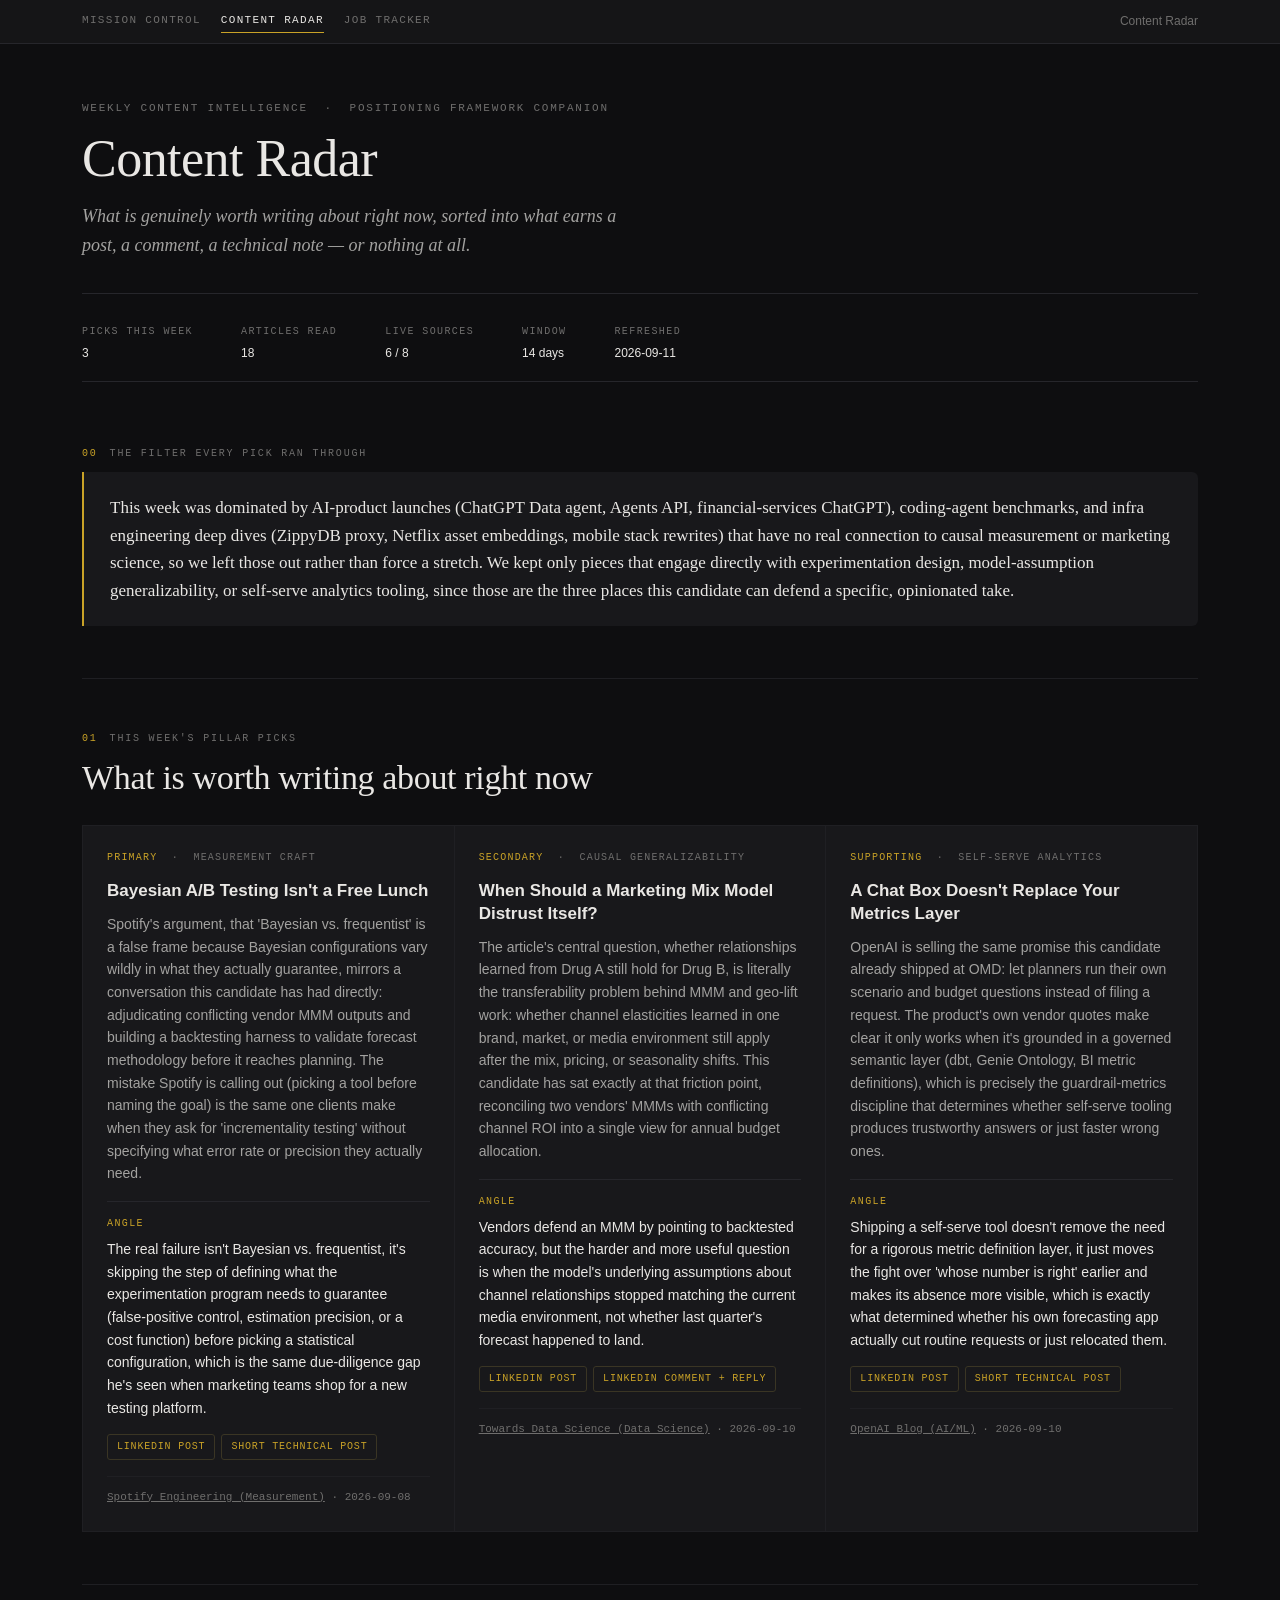
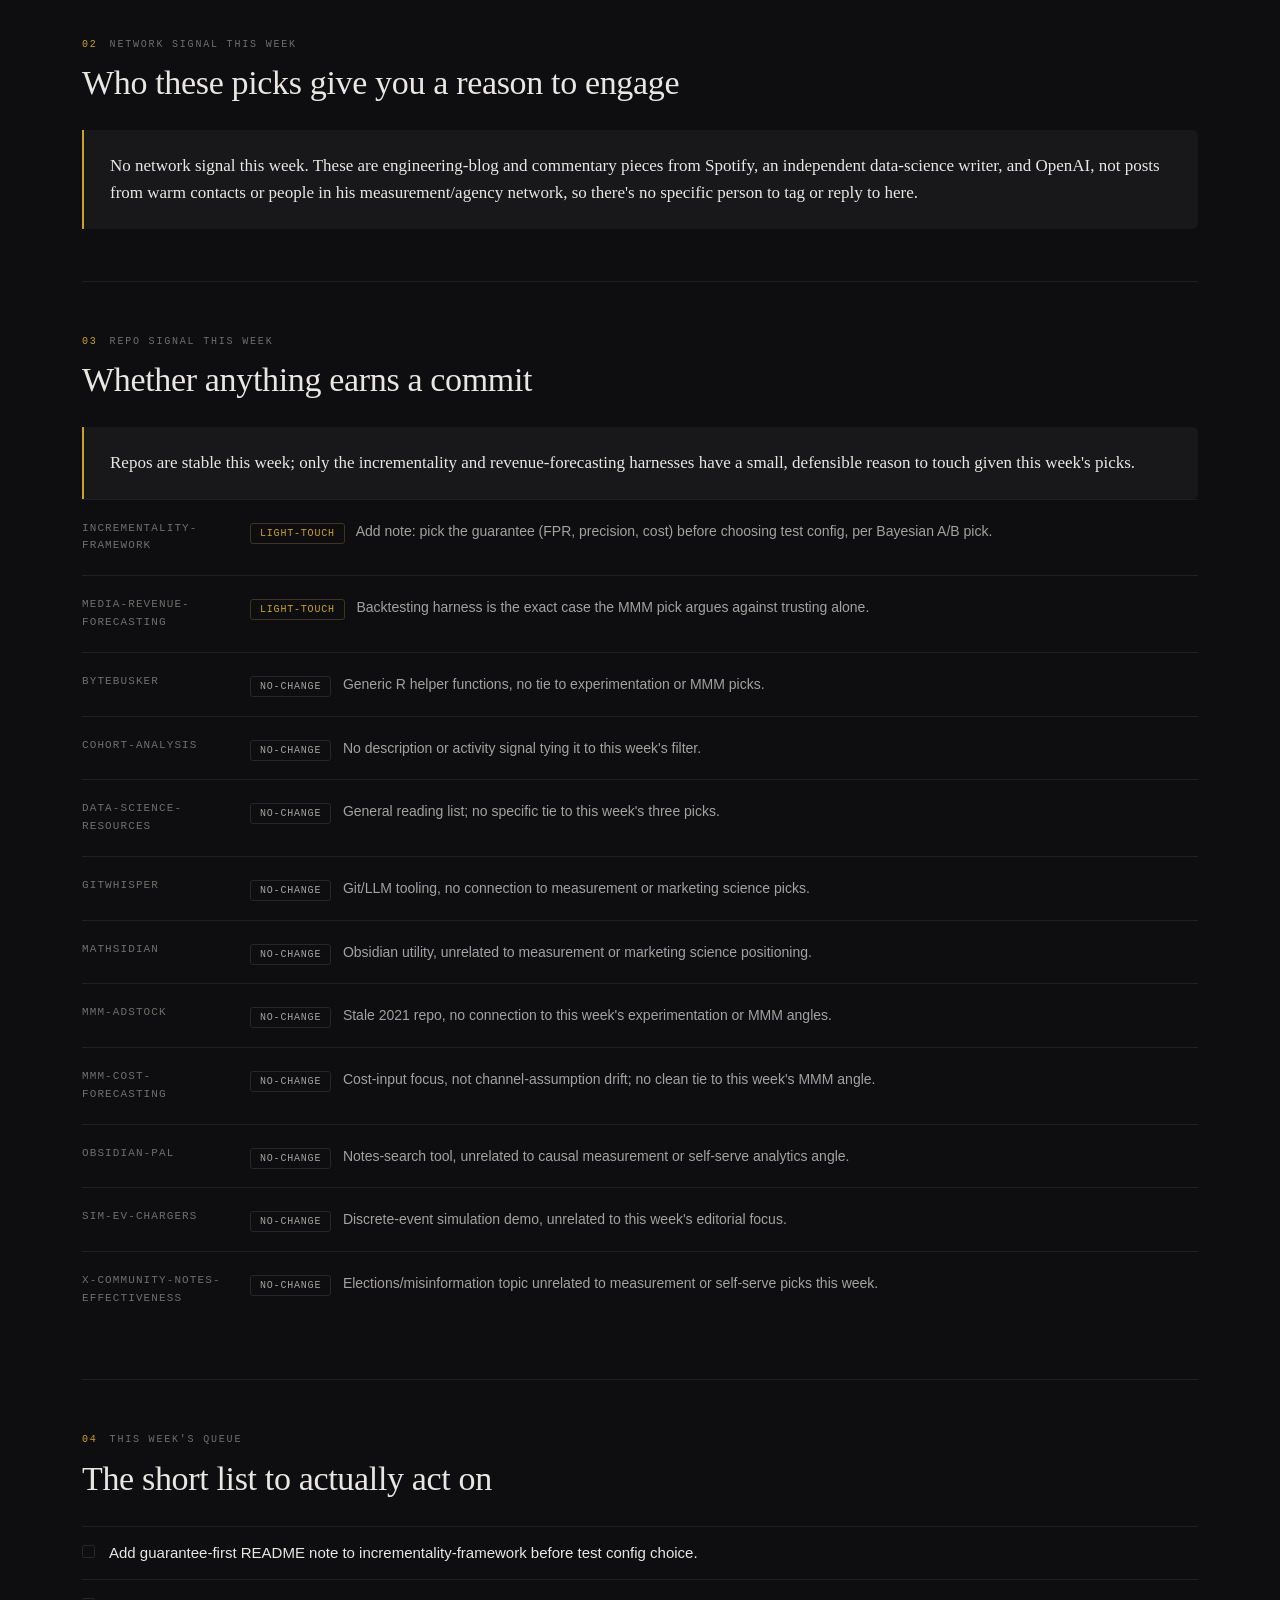
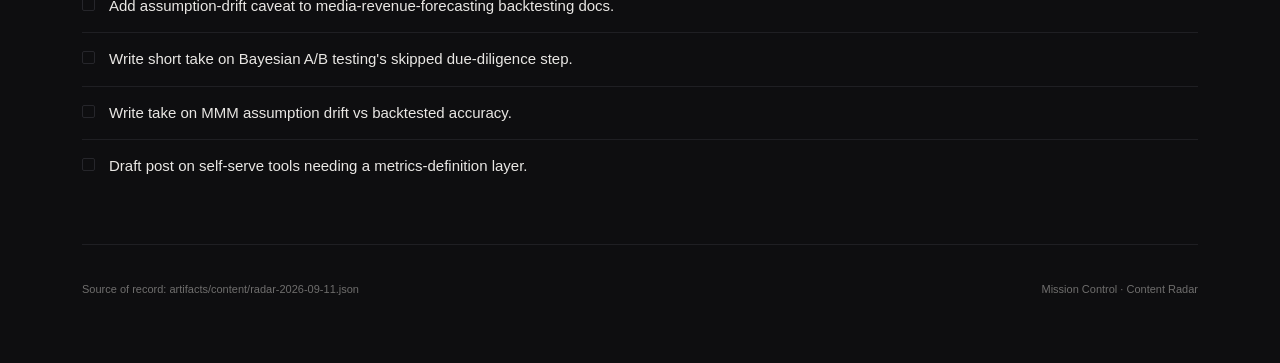
==== artifacts/html/content-radar.html @ 51a3e402 "init2" ====
<!doctype html>
<html lang="en"><head><meta charset="utf-8">
<meta name="viewport" content="width=device-width,initial-scale=1">
<title>Content Radar — 2026-09-11</title>
<link rel="stylesheet" href="theme.css"></head>
<body>

<div class="topbar"><div class="wrap">
  <nav class="nav">
    <a href="index.html" class="">Mission Control</a>
    <a href="content-radar.html" class="on">Content Radar</a>
    <a href="job-tracker.html" class="">Job Tracker</a>
  </nav>
  <span>Content Radar</span>
</div></div>
<div class="wrap">
  <header class="masthead">
    <div class="eyebrow">Weekly content intelligence &nbsp;·&nbsp; positioning framework companion</div>
    <h1>Content Radar</h1>
    <p class="standfirst">What is genuinely worth writing about right now, sorted into what earns a post,
    a comment, a technical note — or nothing at all.</p>
  </header>

  <dl class="metastrip">
    <div><dt>Picks this week</dt><dd>3</dd></div>
    <div><dt>Articles read</dt><dd>18</dd></div>
    <div><dt>Live sources</dt><dd>6 / 8</dd></div>
    <div><dt>Window</dt><dd>14 days</dd></div>
    <div><dt>Refreshed</dt><dd>2026-09-11</dd></div>
  </dl>

  <section>
    <div class="sec-label"><b>00</b>The filter every pick ran through</div>
    <div class="pull"><p>This week was dominated by AI-product launches (ChatGPT Data agent, Agents API, financial-services ChatGPT), coding-agent benchmarks, and infra engineering deep dives (ZippyDB proxy, Netflix asset embeddings, mobile stack rewrites) that have no real connection to causal measurement or marketing science, so we left those out rather than force a stretch. We kept only pieces that engage directly with experimentation design, model-assumption generalizability, or self-serve analytics tooling, since those are the three places this candidate can defend a specific, opinionated take.</p></div>
  </section>

  <section>
    <div class="sec-label"><b>01</b>This week's pillar picks</div>
    <h2>What is worth writing about right now</h2>
    <div class="grid">
      <article class="card">
        <div class="tag"><b>primary</b> &nbsp;·&nbsp; Measurement Craft</div>
        <h3>Bayesian A/B Testing Isn't a Free Lunch</h3>
        <p>Spotify's argument, that 'Bayesian vs. frequentist' is a false frame because Bayesian configurations vary wildly in what they actually guarantee, mirrors a conversation this candidate has had directly: adjudicating conflicting vendor MMM outputs and building a backtesting harness to validate forecast methodology before it reaches planning. The mistake Spotify is calling out (picking a tool before naming the goal) is the same one clients make when they ask for 'incrementality testing' without specifying what error rate or precision they actually need.</p>
        <div class="angle">
          <div class="lbl">Angle</div>
          <p>The real failure isn't Bayesian vs. frequentist, it's skipping the step of defining what the experimentation program needs to guarantee (false-positive control, estimation precision, or a cost function) before picking a statistical configuration, which is the same due-diligence gap he's seen when marketing teams shop for a new testing platform.</p>
        </div>
        <div class="chips">
<span class="chip on">LinkedIn post</span><span class="chip on">Short technical post</span>        </div>
        <div class="srcline"><a href="https://engineering.atspotify.com/2026/9/why-spotify-is-not-using-bayesian-a-b-testing/">Spotify Engineering (Measurement)</a> · 2026-09-08</div>
      </article>
      <article class="card">
        <div class="tag"><b>secondary</b> &nbsp;·&nbsp; Causal Generalizability</div>
        <h3>When Should a Marketing Mix Model Distrust Itself?</h3>
        <p>The article's central question, whether relationships learned from Drug A still hold for Drug B, is literally the transferability problem behind MMM and geo-lift work: whether channel elasticities learned in one brand, market, or media environment still apply after the mix, pricing, or seasonality shifts. This candidate has sat exactly at that friction point, reconciling two vendors' MMMs with conflicting channel ROI into a single view for annual budget allocation.</p>
        <div class="angle">
          <div class="lbl">Angle</div>
          <p>Vendors defend an MMM by pointing to backtested accuracy, but the harder and more useful question is when the model's underlying assumptions about channel relationships stopped matching the current media environment, not whether last quarter's forecast happened to land.</p>
        </div>
        <div class="chips">
<span class="chip on">LinkedIn post</span><span class="chip on">LinkedIn comment + reply</span>        </div>
        <div class="srcline"><a href="https://towardsdatascience.com/who-questions-what-works-when-should-we-retest-our-assumptions/">Towards Data Science (Data Science)</a> · 2026-09-10</div>
      </article>
      <article class="card">
        <div class="tag"><b>supporting</b> &nbsp;·&nbsp; Self-Serve Analytics</div>
        <h3>A Chat Box Doesn't Replace Your Metrics Layer</h3>
        <p>OpenAI is selling the same promise this candidate already shipped at OMD: let planners run their own scenario and budget questions instead of filing a request. The product's own vendor quotes make clear it only works when it's grounded in a governed semantic layer (dbt, Genie Ontology, BI metric definitions), which is precisely the guardrail-metrics discipline that determines whether self-serve tooling produces trustworthy answers or just faster wrong ones.</p>
        <div class="angle">
          <div class="lbl">Angle</div>
          <p>Shipping a self-serve tool doesn't remove the need for a rigorous metric definition layer, it just moves the fight over 'whose number is right' earlier and makes its absence more visible, which is exactly what determined whether his own forecasting app actually cut routine requests or just relocated them.</p>
        </div>
        <div class="chips">
<span class="chip on">LinkedIn post</span><span class="chip on">Short technical post</span>        </div>
        <div class="srcline"><a href="https://openai.com/index/put-data-to-work">OpenAI Blog (AI/ML)</a> · 2026-09-10</div>
      </article>
    </div>
  </section>

  <section>
    <div class="sec-label"><b>02</b>Network signal this week</div>
    <h2>Who these picks give you a reason to engage</h2>
    <div class="pull"><p>No network signal this week. These are engineering-blog and commentary pieces from Spotify, an independent data-science writer, and OpenAI, not posts from warm contacts or people in his measurement/agency network, so there's no specific person to tag or reply to here.</p></div>
  </section>

  <section>
    <div class="sec-label"><b>03</b>Repo signal this week</div>
    <h2>Whether anything earns a commit</h2>
    <div class="pull"><p>Repos are stable this week; only the incrementality and revenue-forecasting harnesses have a small, defensible reason to touch given this week's picks.</p></div>
    <div class="row">
      <div class="k">incrementality-framework</div>
      <div class="v">
        <span class="chip on">light-touch</span>
        &nbsp; Add note: pick the guarantee (FPR, precision, cost) before choosing test config, per Bayesian A/B pick.
      </div>
    </div>
    <div class="row">
      <div class="k">media-revenue-forecasting</div>
      <div class="v">
        <span class="chip on">light-touch</span>
        &nbsp; Backtesting harness is the exact case the MMM pick argues against trusting alone.
      </div>
    </div>
    <div class="row">
      <div class="k">bytebusker</div>
      <div class="v">
        <span class="chip ">no-change</span>
        &nbsp; Generic R helper functions, no tie to experimentation or MMM picks.
      </div>
    </div>
    <div class="row">
      <div class="k">cohort-analysis</div>
      <div class="v">
        <span class="chip ">no-change</span>
        &nbsp; No description or activity signal tying it to this week's filter.
      </div>
    </div>
    <div class="row">
      <div class="k">data-science-resources</div>
      <div class="v">
        <span class="chip ">no-change</span>
        &nbsp; General reading list; no specific tie to this week's three picks.
      </div>
    </div>
    <div class="row">
      <div class="k">gitwhisper</div>
      <div class="v">
        <span class="chip ">no-change</span>
        &nbsp; Git/LLM tooling, no connection to measurement or marketing science picks.
      </div>
    </div>
    <div class="row">
      <div class="k">mathsidian</div>
      <div class="v">
        <span class="chip ">no-change</span>
        &nbsp; Obsidian utility, unrelated to measurement or marketing science positioning.
      </div>
    </div>
    <div class="row">
      <div class="k">mmm-adstock</div>
      <div class="v">
        <span class="chip ">no-change</span>
        &nbsp; Stale 2021 repo, no connection to this week's experimentation or MMM angles.
      </div>
    </div>
    <div class="row">
      <div class="k">mmm-cost-forecasting</div>
      <div class="v">
        <span class="chip ">no-change</span>
        &nbsp; Cost-input focus, not channel-assumption drift; no clean tie to this week's MMM angle.
      </div>
    </div>
    <div class="row">
      <div class="k">obsidian-pal</div>
      <div class="v">
        <span class="chip ">no-change</span>
        &nbsp; Notes-search tool, unrelated to causal measurement or self-serve analytics angle.
      </div>
    </div>
    <div class="row">
      <div class="k">sim-ev-chargers</div>
      <div class="v">
        <span class="chip ">no-change</span>
        &nbsp; Discrete-event simulation demo, unrelated to this week's editorial focus.
      </div>
    </div>
    <div class="row">
      <div class="k">x-community-notes-effectiveness</div>
      <div class="v">
        <span class="chip ">no-change</span>
        &nbsp; Elections/misinformation topic unrelated to measurement or self-serve picks this week.
      </div>
    </div>
  </section>

  <section>
    <div class="sec-label"><b>04</b>This week's queue</div>
    <h2>The short list to actually act on</h2>
    <div class="check"><span class="box"></span><span>Add guarantee-first README note to incrementality-framework before test config choice.</span></div>
    <div class="check"><span class="box"></span><span>Add assumption-drift caveat to media-revenue-forecasting backtesting docs.</span></div>
    <div class="check"><span class="box"></span><span>Write short take on Bayesian A/B testing's skipped due-diligence step.</span></div>
    <div class="check"><span class="box"></span><span>Write take on MMM assumption drift vs backtested accuracy.</span></div>
    <div class="check"><span class="box"></span><span>Draft post on self-serve tools needing a metrics-definition layer.</span></div>
  </section>

  <footer>
    <span>Source of record: artifacts/content/radar-2026-09-11.json</span>
    <span>Mission Control · Content Radar</span>
  </footer>
</div>
</body></html>
---- artifacts/html/theme.css ----
/* Mission Control - shared theme, derived from the approved reference artifacts */
:root{
  --bg:#0e0e10; --bg-raised:#151517; --bg-card:#18181b; --line:#26262b; --line-soft:#1f1f23;
  --ink:#e9e7e4; --ink-dim:#a3a2a0; --ink-mute:#6f6e6d;
  --accent:#c9a227; --accent-soft:#3a3524;
  --ok:#4ade80; --info:#60a5fa; --warn:#fbbf24; --bad:#f87171; --idle:#71717a;
  --serif:"Iowan Old Style","Palatino Linotype",Palatino,Georgia,serif;
  --sans:-apple-system,BlinkMacSystemFont,"Segoe UI",Inter,Roboto,sans-serif;
  --mono:"SF Mono",ui-monospace,Menlo,Consolas,monospace;
  --wrap:1180px;
}
*{box-sizing:border-box}
body{margin:0;background:var(--bg);color:var(--ink);font-family:var(--sans);
  font-size:15px;line-height:1.62;-webkit-font-smoothing:antialiased}
a{color:inherit}
.wrap{max-width:var(--wrap);margin:0 auto;padding:0 32px}

/* top bar */
.topbar{border-bottom:1px solid var(--line);background:var(--bg-raised);
  padding:10px 0;font-size:12px;color:var(--ink-mute)}
.topbar .wrap{display:flex;justify-content:space-between;align-items:center}

/* masthead */
.masthead{padding:56px 0 32px;border-bottom:1px solid var(--line)}
.eyebrow{font-family:var(--mono);font-size:11px;letter-spacing:.16em;text-transform:uppercase;
  color:var(--ink-mute);margin-bottom:14px}
h1{font-family:var(--serif);font-size:52px;line-height:1.05;margin:0 0 16px;font-weight:500;
  letter-spacing:-.01em}
.standfirst{font-family:var(--serif);font-style:italic;font-size:18px;color:var(--ink-dim);
  max-width:62ch;margin:0}

/* meta strip */
.metastrip{display:flex;gap:48px;padding:18px 0;border-bottom:1px solid var(--line);
  font-size:12px}
.metastrip dt{font-family:var(--mono);font-size:10px;letter-spacing:.14em;text-transform:uppercase;
  color:var(--ink-mute);margin-bottom:4px}
.metastrip dd{margin:0;color:var(--ink)}

/* sections */
section{padding:52px 0;border-bottom:1px solid var(--line-soft)}
.sec-label{font-family:var(--mono);font-size:10px;letter-spacing:.18em;text-transform:uppercase;
  color:var(--ink-mute);margin-bottom:10px}
.sec-label b{color:var(--accent);font-weight:500;margin-right:12px}
h2{font-family:var(--serif);font-size:34px;line-height:1.15;font-weight:500;margin:0 0 28px;
  letter-spacing:-.01em}
h3{font-size:17px;margin:0 0 10px;font-weight:600;line-height:1.35}

/* pull quote */
.pull{border-left:2px solid var(--accent);background:var(--bg-card);padding:22px 26px;
  border-radius:0 6px 6px 0}
.pull p{margin:0 0 12px;font-family:var(--serif);font-size:17px;color:var(--ink)}
.pull p:last-child{margin:0}
.pull .src{font-family:var(--mono);font-size:11px;color:var(--ink-mute);font-style:normal}

/* cards */
.grid{display:grid;grid-template-columns:repeat(3,1fr);gap:1px;background:var(--line-soft);
  border:1px solid var(--line-soft)}
.card{background:var(--bg-card);padding:24px}
.card .tag{font-family:var(--mono);font-size:10px;letter-spacing:.12em;text-transform:uppercase;
  color:var(--ink-mute);margin-bottom:14px}
.card .tag b{color:var(--accent);font-weight:500}
.card p{font-size:14px;color:var(--ink-dim);margin:0 0 14px}
.angle{border-top:1px solid var(--line);padding-top:14px;margin-top:16px}
.angle .lbl{font-family:var(--mono);font-size:10px;letter-spacing:.14em;text-transform:uppercase;
  color:var(--accent);margin-bottom:6px}
.angle p{color:var(--ink);font-size:14px}
.chips{display:flex;flex-wrap:wrap;gap:6px;margin-top:14px}
.chip{font-family:var(--mono);font-size:10px;letter-spacing:.08em;text-transform:uppercase;
  border:1px solid var(--line);color:var(--ink-dim);padding:4px 9px;border-radius:3px}
.chip.on{border-color:var(--accent-soft);color:var(--accent)}
.srcline{font-family:var(--mono);font-size:11px;color:var(--ink-mute);margin-top:16px;
  padding-top:12px;border-top:1px solid var(--line-soft)}

/* rows */
.row{display:grid;grid-template-columns:140px 1fr;gap:28px;padding:20px 0;
  border-top:1px solid var(--line-soft)}
.row .k{font-family:var(--mono);font-size:11px;letter-spacing:.1em;text-transform:uppercase;
  color:var(--ink-mute)}
.row .v{font-size:14px;color:var(--ink-dim)}
.row .v b{color:var(--ink);font-weight:600}

/* checklist */
.check{display:flex;gap:14px;padding:14px 0;border-top:1px solid var(--line-soft);align-items:baseline}
.check .box{width:13px;height:13px;border:1px solid var(--line);border-radius:2px;flex:none}

/* KPI cards */
.kpis{display:grid;grid-template-columns:repeat(4,1fr);gap:14px;margin:24px 0}
.kpi{background:var(--bg-card);border:1px solid var(--line);border-radius:8px;padding:20px}
.kpi .k{font-family:var(--mono);font-size:10px;letter-spacing:.14em;text-transform:uppercase;
  color:var(--ink-mute);margin-bottom:10px}
.kpi .v{font-size:36px;font-weight:600;line-height:1}

/* table */
table{width:100%;border-collapse:collapse;font-size:13px}
th{font-family:var(--mono);font-size:10px;letter-spacing:.12em;text-transform:uppercase;
  color:var(--ink-mute);text-align:left;padding:10px 12px;border-bottom:1px solid var(--line);
  background:var(--bg-raised);position:sticky;top:0}
td{padding:11px 12px;border-bottom:1px solid var(--line-soft);vertical-align:top}
tr:hover td{background:var(--bg-raised)}
.org{font-weight:600}
.sector{font-size:11px;color:var(--ink-mute)}
.dot{display:inline-flex;align-items:center;gap:6px;font-size:11px}
.dot::before{content:"";width:6px;height:6px;border-radius:50%;background:var(--idle)}
.dot.open::before{background:var(--warn)} .dot.applied::before{background:var(--info)}
.dot.researching::before{background:var(--ok)} .dot.closed::before{background:var(--idle)}
.pri{font-family:var(--mono);font-size:10px;padding:2px 6px;border-radius:3px;border:1px solid var(--line)}
.pri.p1{color:var(--ok);border-color:#1f3d2a} .pri.p2{color:var(--info);border-color:#1e3050}
.pri.p3{color:var(--ink-mute)}
.bad-chip{font-size:11px;color:var(--bad);border:1px solid #4a2020;background:#2a1414;
  padding:2px 7px;border-radius:3px}
.fit{font-family:var(--mono);font-size:12px;font-weight:600}
.fit.hi{color:var(--ok)} .fit.mid{color:var(--warn)} .fit.lo{color:var(--ink-mute)}

/* controls */
.controls{display:flex;gap:10px;flex-wrap:wrap;align-items:center;margin:20px 0}
input[type=search]{flex:1;min-width:240px;background:var(--bg-card);border:1px solid var(--line);
  color:var(--ink);padding:9px 13px;border-radius:6px;font-size:13px;font-family:var(--sans)}
.filters{display:flex;gap:6px;flex-wrap:wrap}
.f{font-size:12px;padding:6px 12px;border-radius:14px;border:1px solid var(--line);
  background:transparent;color:var(--ink-dim);cursor:pointer}
.f.on{background:var(--ink);color:var(--bg);border-color:var(--ink)}

footer{padding:36px 0 64px;font-size:11px;color:var(--ink-mute);
  display:flex;justify-content:space-between}
.empty{color:var(--ink-mute);font-style:italic;padding:18px 0}
@media(max-width:920px){.grid,.kpis{grid-template-columns:1fr}h1{font-size:38px}}


/* ---- cross-page nav (shared shell) ---- */
.nav{display:flex;gap:20px;align-items:center}
.nav a{color:var(--ink-mute);text-decoration:none;font-family:var(--mono);font-size:11px;
  letter-spacing:.12em;text-transform:uppercase;padding:2px 0;border-bottom:1px solid transparent}
.nav a:hover{color:var(--ink-dim)}
.nav a.on{color:var(--ink);border-bottom-color:var(--accent)}
.homegrid{display:grid;grid-template-columns:1fr 1fr;gap:14px;margin:26px 0}
.homecard{background:var(--bg-card);border:1px solid var(--line);border-radius:8px;padding:24px;
  text-decoration:none;display:block}
.homecard:hover{border-color:var(--accent)}
.homecard h3{margin:0 0 6px;font-size:22px}
.homecard p{color:var(--ink-dim);font-size:13px;margin:0 0 16px;max-width:46ch}
.homecard .k{font-family:var(--mono);font-size:10px;letter-spacing:.14em;text-transform:uppercase;
  color:var(--ink-mute)}
@media(max-width:1000px){.homegrid{grid-template-columns:1fr}}
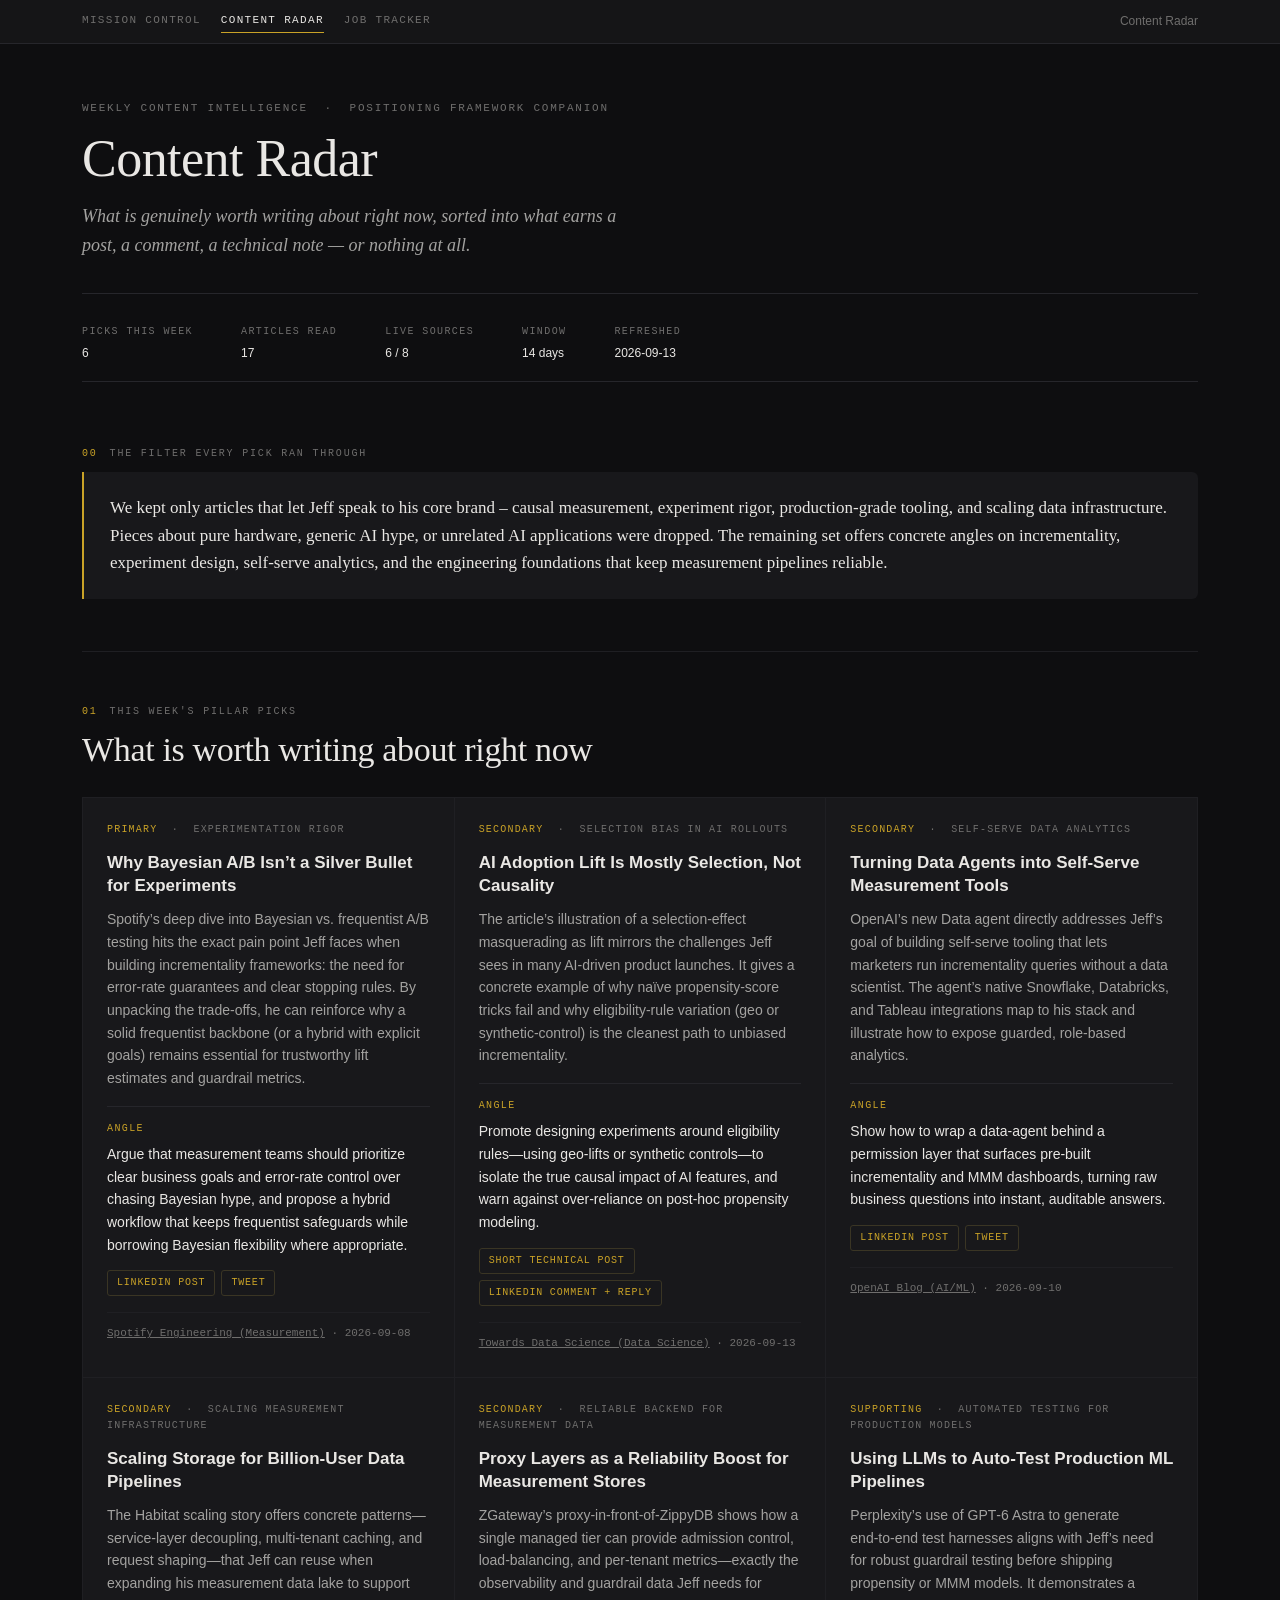
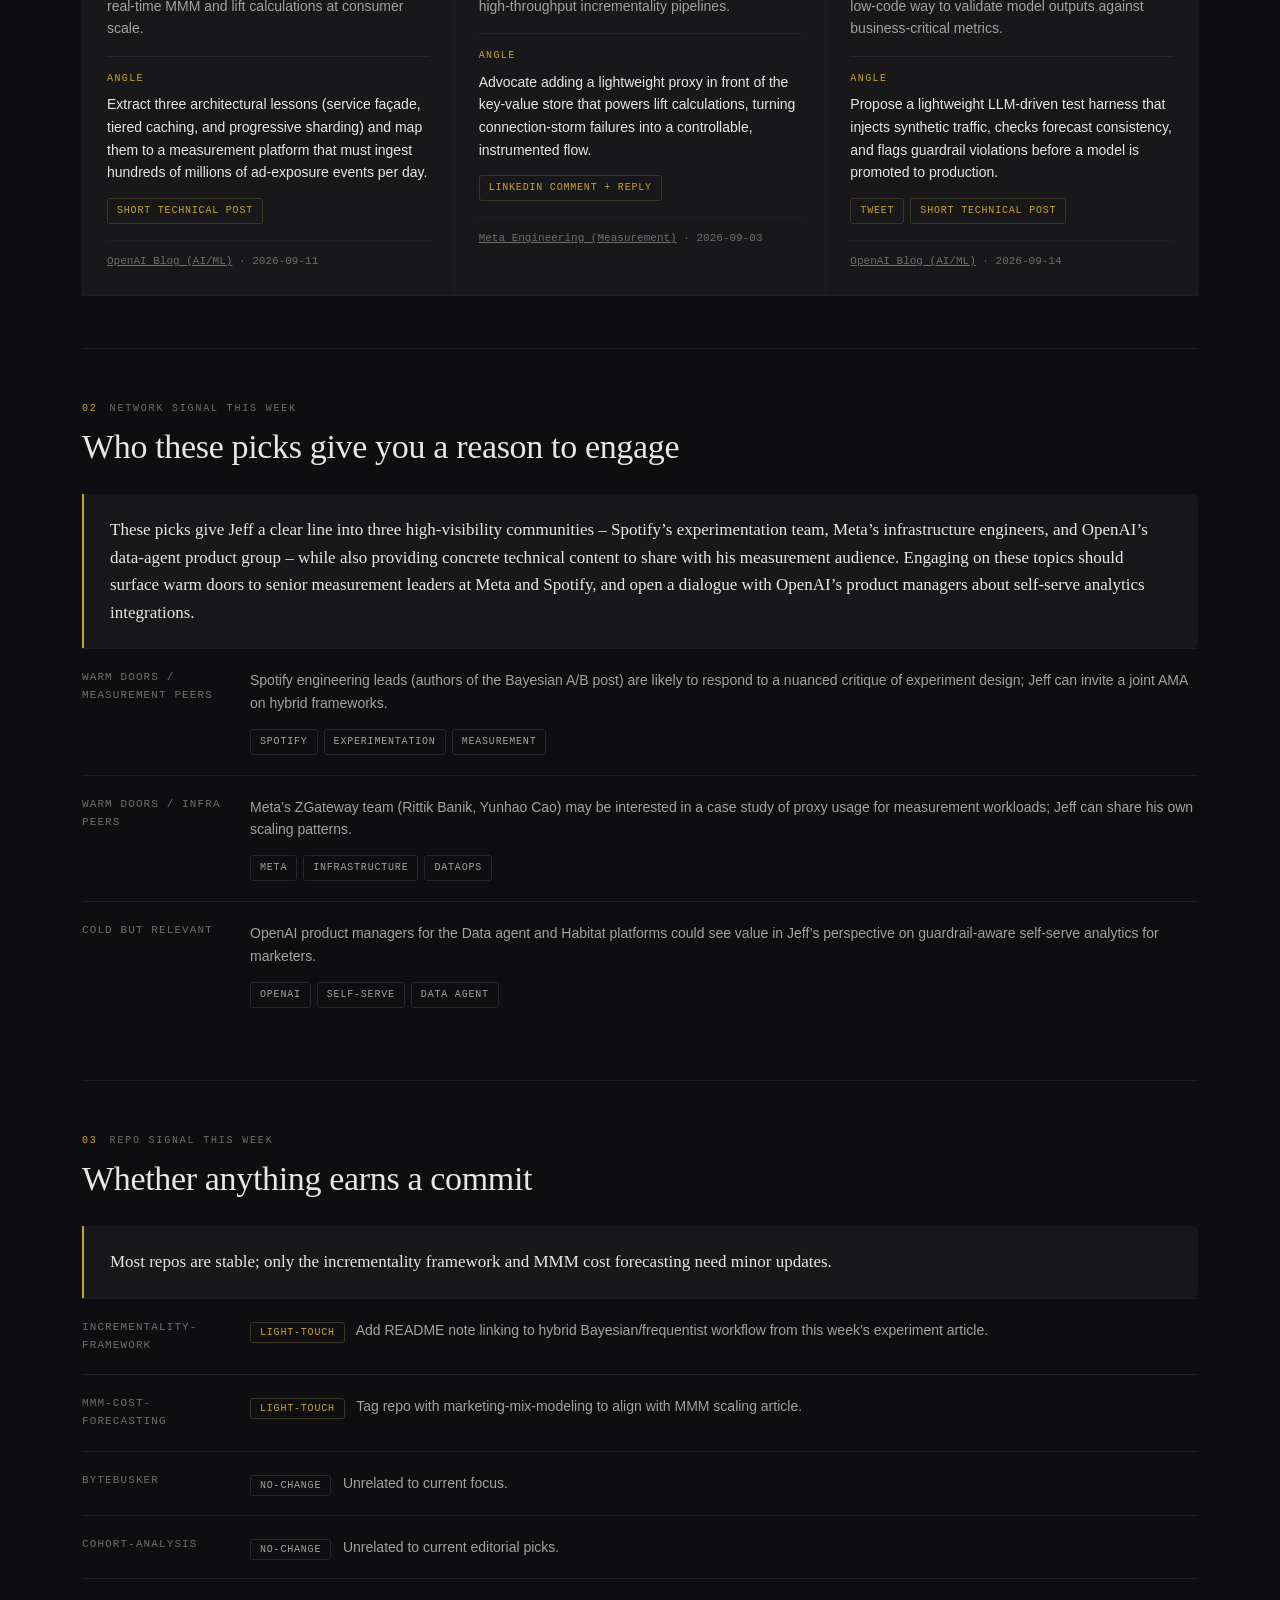
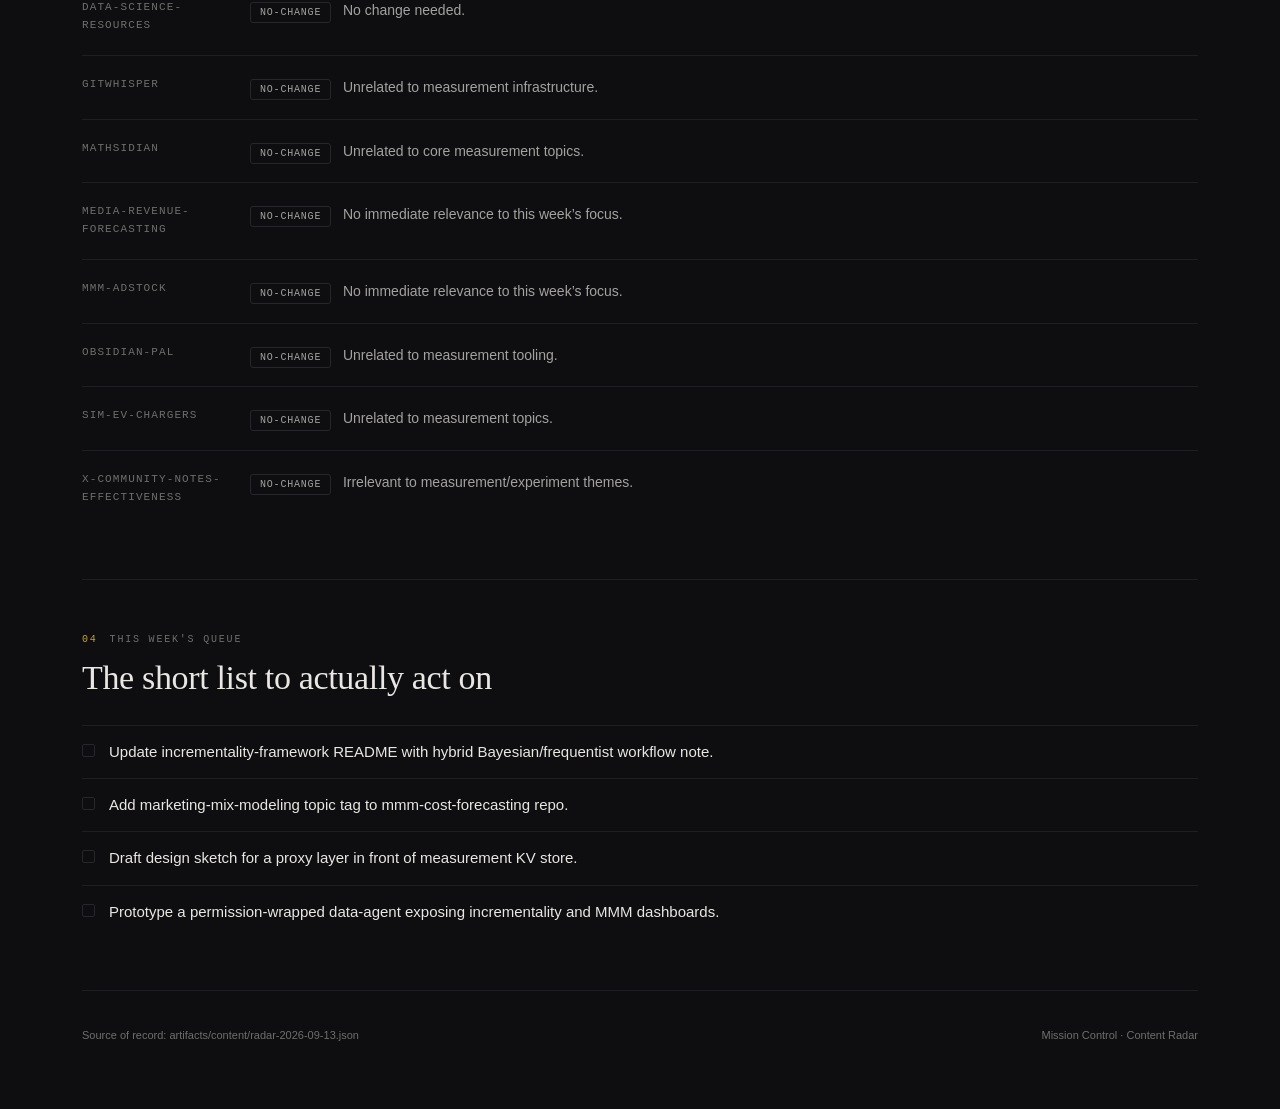
==== commit b606500c: "chore(artifacts): rebuild after content-radar 6-pick change Radar re-run this session picked up 6 st" ====
--- a/artifacts/html/content-radar.html
+++ b/artifacts/html/content-radar.html
@@ -1,7 +1,7 @@
 <!doctype html>
 <html lang="en"><head><meta charset="utf-8">
 <meta name="viewport" content="width=device-width,initial-scale=1">
-<title>Content Radar — 2026-09-11</title>
+<title>Content Radar — 2026-09-13</title>
 <link rel="stylesheet" href="theme.css"></head>
 <body>
 
@@ -22,16 +22,16 @@
   </header>
 
   <dl class="metastrip">
-    <div><dt>Picks this week</dt><dd>3</dd></div>
-    <div><dt>Articles read</dt><dd>18</dd></div>
+    <div><dt>Picks this week</dt><dd>6</dd></div>
+    <div><dt>Articles read</dt><dd>17</dd></div>
     <div><dt>Live sources</dt><dd>6 / 8</dd></div>
     <div><dt>Window</dt><dd>14 days</dd></div>
-    <div><dt>Refreshed</dt><dd>2026-09-11</dd></div>
+    <div><dt>Refreshed</dt><dd>2026-09-13</dd></div>
   </dl>
 
   <section>
     <div class="sec-label"><b>00</b>The filter every pick ran through</div>
-    <div class="pull"><p>This week was dominated by AI-product launches (ChatGPT Data agent, Agents API, financial-services ChatGPT), coding-agent benchmarks, and infra engineering deep dives (ZippyDB proxy, Netflix asset embeddings, mobile stack rewrites) that have no real connection to causal measurement or marketing science, so we left those out rather than force a stretch. We kept only pieces that engage directly with experimentation design, model-assumption generalizability, or self-serve analytics tooling, since those are the three places this candidate can defend a specific, opinionated take.</p></div>
+    <div class="pull"><p>We kept only articles that let Jeff speak to his core brand – causal measurement, experiment rigor, production‑grade tooling, and scaling data infrastructure. Pieces about pure hardware, generic AI hype, or unrelated AI applications were dropped. The remaining set offers concrete angles on incrementality, experiment design, self‑serve analytics, and the engineering foundations that keep measurement pipelines reliable.</p></div>
   </section>
 
   <section>
@@ -39,40 +39,76 @@
     <h2>What is worth writing about right now</h2>
     <div class="grid">
       <article class="card">
-        <div class="tag"><b>primary</b> &nbsp;·&nbsp; Measurement Craft</div>
-        <h3>Bayesian A/B Testing Isn't a Free Lunch</h3>
-        <p>Spotify's argument, that 'Bayesian vs. frequentist' is a false frame because Bayesian configurations vary wildly in what they actually guarantee, mirrors a conversation this candidate has had directly: adjudicating conflicting vendor MMM outputs and building a backtesting harness to validate forecast methodology before it reaches planning. The mistake Spotify is calling out (picking a tool before naming the goal) is the same one clients make when they ask for 'incrementality testing' without specifying what error rate or precision they actually need.</p>
-        <div class="angle">
-          <div class="lbl">Angle</div>
-          <p>The real failure isn't Bayesian vs. frequentist, it's skipping the step of defining what the experimentation program needs to guarantee (false-positive control, estimation precision, or a cost function) before picking a statistical configuration, which is the same due-diligence gap he's seen when marketing teams shop for a new testing platform.</p>
-        </div>
-        <div class="chips">
-<span class="chip on">LinkedIn post</span><span class="chip on">Short technical post</span>        </div>
-        <div class="srcline"><a href="https://engineering.atspotify.com/2026/9/why-spotify-is-not-using-bayesian-a-b-testing/">Spotify Engineering (Measurement)</a> · 2026-09-08</div>
-      </article>
-      <article class="card">
-        <div class="tag"><b>secondary</b> &nbsp;·&nbsp; Causal Generalizability</div>
-        <h3>When Should a Marketing Mix Model Distrust Itself?</h3>
-        <p>The article's central question, whether relationships learned from Drug A still hold for Drug B, is literally the transferability problem behind MMM and geo-lift work: whether channel elasticities learned in one brand, market, or media environment still apply after the mix, pricing, or seasonality shifts. This candidate has sat exactly at that friction point, reconciling two vendors' MMMs with conflicting channel ROI into a single view for annual budget allocation.</p>
-        <div class="angle">
-          <div class="lbl">Angle</div>
-          <p>Vendors defend an MMM by pointing to backtested accuracy, but the harder and more useful question is when the model's underlying assumptions about channel relationships stopped matching the current media environment, not whether last quarter's forecast happened to land.</p>
-        </div>
-        <div class="chips">
-<span class="chip on">LinkedIn post</span><span class="chip on">LinkedIn comment + reply</span>        </div>
-        <div class="srcline"><a href="https://towardsdatascience.com/who-questions-what-works-when-should-we-retest-our-assumptions/">Towards Data Science (Data Science)</a> · 2026-09-10</div>
-      </article>
-      <article class="card">
-        <div class="tag"><b>supporting</b> &nbsp;·&nbsp; Self-Serve Analytics</div>
-        <h3>A Chat Box Doesn't Replace Your Metrics Layer</h3>
-        <p>OpenAI is selling the same promise this candidate already shipped at OMD: let planners run their own scenario and budget questions instead of filing a request. The product's own vendor quotes make clear it only works when it's grounded in a governed semantic layer (dbt, Genie Ontology, BI metric definitions), which is precisely the guardrail-metrics discipline that determines whether self-serve tooling produces trustworthy answers or just faster wrong ones.</p>
-        <div class="angle">
-          <div class="lbl">Angle</div>
-          <p>Shipping a self-serve tool doesn't remove the need for a rigorous metric definition layer, it just moves the fight over 'whose number is right' earlier and makes its absence more visible, which is exactly what determined whether his own forecasting app actually cut routine requests or just relocated them.</p>
-        </div>
-        <div class="chips">
-<span class="chip on">LinkedIn post</span><span class="chip on">Short technical post</span>        </div>
-        <div class="srcline"><a href="https://openai.com/index/put-data-to-work">OpenAI Blog (AI/ML)</a> · 2026-09-10</div>
+        <div class="tag"><b>primary</b> &nbsp;·&nbsp; Experimentation Rigor</div>
+        <h3>Why Bayesian A/B Isn’t a Silver Bullet for Experiments</h3>
+        <p>Spotify’s deep dive into Bayesian vs. frequentist A/B testing hits the exact pain point Jeff faces when building incrementality frameworks: the need for error‑rate guarantees and clear stopping rules. By unpacking the trade‑offs, he can reinforce why a solid frequentist backbone (or a hybrid with explicit goals) remains essential for trustworthy lift estimates and guardrail metrics.</p>
+        <div class="angle">
+          <div class="lbl">Angle</div>
+          <p>Argue that measurement teams should prioritize clear business goals and error‑rate control over chasing Bayesian hype, and propose a hybrid workflow that keeps frequentist safeguards while borrowing Bayesian flexibility where appropriate.</p>
+        </div>
+        <div class="chips">
+<span class="chip on">LinkedIn post</span><span class="chip on">Tweet</span>        </div>
+        <div class="srcline"><a href="https://engineering.atspotify.com/2026/9/why-spotify-is-not-using-bayesian-a-b-testing/" target="new" rel="noopener">Spotify Engineering (Measurement)</a> · 2026-09-08</div>
+      </article>
+      <article class="card">
+        <div class="tag"><b>secondary</b> &nbsp;·&nbsp; Selection Bias in AI Rollouts</div>
+        <h3>AI Adoption Lift Is Mostly Selection, Not Causality</h3>
+        <p>The article’s illustration of a selection‑effect masquerading as lift mirrors the challenges Jeff sees in many AI‑driven product launches. It gives a concrete example of why naïve propensity‑score tricks fail and why eligibility‑rule variation (geo or synthetic‑control) is the cleanest path to unbiased incrementality.</p>
+        <div class="angle">
+          <div class="lbl">Angle</div>
+          <p>Promote designing experiments around eligibility rules—using geo‑lifts or synthetic controls—to isolate the true causal impact of AI features, and warn against over‑reliance on post‑hoc propensity modeling.</p>
+        </div>
+        <div class="chips">
+<span class="chip on">Short technical post</span><span class="chip on">LinkedIn comment + reply</span>        </div>
+        <div class="srcline"><a href="https://towardsdatascience.com/your-ai-adoption-lift-is-a-selection-effect/" target="new" rel="noopener">Towards Data Science (Data Science)</a> · 2026-09-13</div>
+      </article>
+      <article class="card">
+        <div class="tag"><b>secondary</b> &nbsp;·&nbsp; Self‑Serve Data Analytics</div>
+        <h3>Turning Data Agents into Self‑Serve Measurement Tools</h3>
+        <p>OpenAI’s new Data agent directly addresses Jeff’s goal of building self‑serve tooling that lets marketers run incrementality queries without a data scientist. The agent’s native Snowflake, Databricks, and Tableau integrations map to his stack and illustrate how to expose guarded, role‑based analytics.</p>
+        <div class="angle">
+          <div class="lbl">Angle</div>
+          <p>Show how to wrap a data‑agent behind a permission layer that surfaces pre‑built incrementality and MMM dashboards, turning raw business questions into instant, auditable answers.</p>
+        </div>
+        <div class="chips">
+<span class="chip on">LinkedIn post</span><span class="chip on">Tweet</span>        </div>
+        <div class="srcline"><a href="https://openai.com/index/put-data-to-work" target="new" rel="noopener">OpenAI Blog (AI/ML)</a> · 2026-09-10</div>
+      </article>
+      <article class="card">
+        <div class="tag"><b>secondary</b> &nbsp;·&nbsp; Scaling Measurement Infrastructure</div>
+        <h3>Scaling Storage for Billion‑User Data Pipelines</h3>
+        <p>The Habitat scaling story offers concrete patterns—service‑layer decoupling, multi‑tenant caching, and request shaping—that Jeff can reuse when expanding his measurement data lake to support real‑time MMM and lift calculations at consumer scale.</p>
+        <div class="angle">
+          <div class="lbl">Angle</div>
+          <p>Extract three architectural lessons (service façade, tiered caching, and progressive sharding) and map them to a measurement platform that must ingest hundreds of millions of ad‑exposure events per day.</p>
+        </div>
+        <div class="chips">
+<span class="chip on">Short technical post</span>        </div>
+        <div class="srcline"><a href="https://openai.com/index/scaling-storage-one-billion-users-part-one" target="new" rel="noopener">OpenAI Blog (AI/ML)</a> · 2026-09-11</div>
+      </article>
+      <article class="card">
+        <div class="tag"><b>secondary</b> &nbsp;·&nbsp; Reliable Backend for Measurement Data</div>
+        <h3>Proxy Layers as a Reliability Boost for Measurement Stores</h3>
+        <p>ZGateway’s proxy‑in‑front‑of‑ZippyDB shows how a single managed tier can provide admission control, load‑balancing, and per‑tenant metrics—exactly the observability and guardrail data Jeff needs for high‑throughput incrementality pipelines.</p>
+        <div class="angle">
+          <div class="lbl">Angle</div>
+          <p>Advocate adding a lightweight proxy in front of the key‑value store that powers lift calculations, turning connection‑storm failures into a controllable, instrumented flow.</p>
+        </div>
+        <div class="chips">
+<span class="chip on">LinkedIn comment + reply</span>        </div>
+        <div class="srcline"><a href="https://engineering.fb.com/2026/09/03/core-infra/zgateway-proxy-zippydb-meta/" target="new" rel="noopener">Meta Engineering (Measurement)</a> · 2026-09-03</div>
+      </article>
+      <article class="card">
+        <div class="tag"><b>supporting</b> &nbsp;·&nbsp; Automated Testing for Production Models</div>
+        <h3>Using LLMs to Auto‑Test Production ML Pipelines</h3>
+        <p>Perplexity’s use of GPT‑6 Astra to generate end‑to‑end test harnesses aligns with Jeff’s need for robust guardrail testing before shipping propensity or MMM models. It demonstrates a low‑code way to validate model outputs against business‑critical metrics.</p>
+        <div class="angle">
+          <div class="lbl">Angle</div>
+          <p>Propose a lightweight LLM‑driven test harness that injects synthetic traffic, checks forecast consistency, and flags guardrail violations before a model is promoted to production.</p>
+        </div>
+        <div class="chips">
+<span class="chip on">Tweet</span><span class="chip on">Short technical post</span>        </div>
+        <div class="srcline"><a href="https://openai.com/index/perplexity-improving-accuracy-with-astra" target="new" rel="noopener">OpenAI Blog (AI/ML)</a> · 2026-09-14</div>
       </article>
     </div>
   </section>
@@ -80,95 +116,104 @@
   <section>
     <div class="sec-label"><b>02</b>Network signal this week</div>
     <h2>Who these picks give you a reason to engage</h2>
-    <div class="pull"><p>No network signal this week. These are engineering-blog and commentary pieces from Spotify, an independent data-science writer, and OpenAI, not posts from warm contacts or people in his measurement/agency network, so there's no specific person to tag or reply to here.</p></div>
+    <div class="pull"><p>These picks give Jeff a clear line into three high‑visibility communities – Spotify’s experimentation team, Meta’s infrastructure engineers, and OpenAI’s data‑agent product group – while also providing concrete technical content to share with his measurement audience. Engaging on these topics should surface warm doors to senior measurement leaders at Meta and Spotify, and open a dialogue with OpenAI’s product managers about self‑serve analytics integrations.</p></div>
+    <div class="row"><div class="k">Warm doors / Measurement peers</div>
+      <div class="v">Spotify engineering leads (authors of the Bayesian A/B post) are likely to respond to a nuanced critique of experiment design; Jeff can invite a joint AMA on hybrid frameworks.
+<div class="chips"><span class="chip">Spotify</span><span class="chip">Experimentation</span><span class="chip">Measurement</span></div>      </div></div>
+    <div class="row"><div class="k">Warm doors / Infra peers</div>
+      <div class="v">Meta’s ZGateway team (Rittik Banik, Yunhao Cao) may be interested in a case study of proxy usage for measurement workloads; Jeff can share his own scaling patterns.
+<div class="chips"><span class="chip">Meta</span><span class="chip">Infrastructure</span><span class="chip">DataOps</span></div>      </div></div>
+    <div class="row"><div class="k">Cold but relevant</div>
+      <div class="v">OpenAI product managers for the Data agent and Habitat platforms could see value in Jeff’s perspective on guardrail‑aware self‑serve analytics for marketers.
+<div class="chips"><span class="chip">OpenAI</span><span class="chip">Self‑Serve</span><span class="chip">Data Agent</span></div>      </div></div>
   </section>
 
   <section>
     <div class="sec-label"><b>03</b>Repo signal this week</div>
     <h2>Whether anything earns a commit</h2>
-    <div class="pull"><p>Repos are stable this week; only the incrementality and revenue-forecasting harnesses have a small, defensible reason to touch given this week's picks.</p></div>
+    <div class="pull"><p>Most repos are stable; only the incrementality framework and MMM cost forecasting need minor updates.</p></div>
     <div class="row">
       <div class="k">incrementality-framework</div>
       <div class="v">
         <span class="chip on">light-touch</span>
-        &nbsp; Add note: pick the guarantee (FPR, precision, cost) before choosing test config, per Bayesian A/B pick.
+        &nbsp; Add README note linking to hybrid Bayesian/frequentist workflow from this week’s experiment article.
+      </div>
+    </div>
+    <div class="row">
+      <div class="k">mmm-cost-forecasting</div>
+      <div class="v">
+        <span class="chip on">light-touch</span>
+        &nbsp; Tag repo with marketing-mix-modeling to align with MMM scaling article.
+      </div>
+    </div>
+    <div class="row">
+      <div class="k">bytebusker</div>
+      <div class="v">
+        <span class="chip ">no-change</span>
+        &nbsp; Unrelated to current focus.
+      </div>
+    </div>
+    <div class="row">
+      <div class="k">cohort-analysis</div>
+      <div class="v">
+        <span class="chip ">no-change</span>
+        &nbsp; Unrelated to current editorial picks.
+      </div>
+    </div>
+    <div class="row">
+      <div class="k">data-science-resources</div>
+      <div class="v">
+        <span class="chip ">no-change</span>
+        &nbsp; No change needed.
+      </div>
+    </div>
+    <div class="row">
+      <div class="k">gitwhisper</div>
+      <div class="v">
+        <span class="chip ">no-change</span>
+        &nbsp; Unrelated to measurement infrastructure.
+      </div>
+    </div>
+    <div class="row">
+      <div class="k">mathsidian</div>
+      <div class="v">
+        <span class="chip ">no-change</span>
+        &nbsp; Unrelated to core measurement topics.
       </div>
     </div>
     <div class="row">
       <div class="k">media-revenue-forecasting</div>
       <div class="v">
-        <span class="chip on">light-touch</span>
-        &nbsp; Backtesting harness is the exact case the MMM pick argues against trusting alone.
-      </div>
-    </div>
-    <div class="row">
-      <div class="k">bytebusker</div>
-      <div class="v">
-        <span class="chip ">no-change</span>
-        &nbsp; Generic R helper functions, no tie to experimentation or MMM picks.
-      </div>
-    </div>
-    <div class="row">
-      <div class="k">cohort-analysis</div>
-      <div class="v">
-        <span class="chip ">no-change</span>
-        &nbsp; No description or activity signal tying it to this week's filter.
-      </div>
-    </div>
-    <div class="row">
-      <div class="k">data-science-resources</div>
-      <div class="v">
-        <span class="chip ">no-change</span>
-        &nbsp; General reading list; no specific tie to this week's three picks.
-      </div>
-    </div>
-    <div class="row">
-      <div class="k">gitwhisper</div>
-      <div class="v">
-        <span class="chip ">no-change</span>
-        &nbsp; Git/LLM tooling, no connection to measurement or marketing science picks.
-      </div>
-    </div>
-    <div class="row">
-      <div class="k">mathsidian</div>
-      <div class="v">
-        <span class="chip ">no-change</span>
-        &nbsp; Obsidian utility, unrelated to measurement or marketing science positioning.
+        <span class="chip ">no-change</span>
+        &nbsp; No immediate relevance to this week’s focus.
       </div>
     </div>
     <div class="row">
       <div class="k">mmm-adstock</div>
       <div class="v">
         <span class="chip ">no-change</span>
-        &nbsp; Stale 2021 repo, no connection to this week's experimentation or MMM angles.
-      </div>
-    </div>
-    <div class="row">
-      <div class="k">mmm-cost-forecasting</div>
-      <div class="v">
-        <span class="chip ">no-change</span>
-        &nbsp; Cost-input focus, not channel-assumption drift; no clean tie to this week's MMM angle.
+        &nbsp; No immediate relevance to this week’s focus.
       </div>
     </div>
     <div class="row">
       <div class="k">obsidian-pal</div>
       <div class="v">
         <span class="chip ">no-change</span>
-        &nbsp; Notes-search tool, unrelated to causal measurement or self-serve analytics angle.
+        &nbsp; Unrelated to measurement tooling.
       </div>
     </div>
     <div class="row">
       <div class="k">sim-ev-chargers</div>
       <div class="v">
         <span class="chip ">no-change</span>
-        &nbsp; Discrete-event simulation demo, unrelated to this week's editorial focus.
+        &nbsp; Unrelated to measurement topics.
       </div>
     </div>
     <div class="row">
       <div class="k">x-community-notes-effectiveness</div>
       <div class="v">
         <span class="chip ">no-change</span>
-        &nbsp; Elections/misinformation topic unrelated to measurement or self-serve picks this week.
+        &nbsp; Irrelevant to measurement/experiment themes.
       </div>
     </div>
   </section>
@@ -176,15 +221,14 @@
   <section>
     <div class="sec-label"><b>04</b>This week's queue</div>
     <h2>The short list to actually act on</h2>
-    <div class="check"><span class="box"></span><span>Add guarantee-first README note to incrementality-framework before test config choice.</span></div>
-    <div class="check"><span class="box"></span><span>Add assumption-drift caveat to media-revenue-forecasting backtesting docs.</span></div>
-    <div class="check"><span class="box"></span><span>Write short take on Bayesian A/B testing's skipped due-diligence step.</span></div>
-    <div class="check"><span class="box"></span><span>Write take on MMM assumption drift vs backtested accuracy.</span></div>
-    <div class="check"><span class="box"></span><span>Draft post on self-serve tools needing a metrics-definition layer.</span></div>
+    <div class="check"><span class="box"></span><span>Update incrementality-framework README with hybrid Bayesian/frequentist workflow note.</span></div>
+    <div class="check"><span class="box"></span><span>Add marketing-mix-modeling topic tag to mmm-cost-forecasting repo.</span></div>
+    <div class="check"><span class="box"></span><span>Draft design sketch for a proxy layer in front of measurement KV store.</span></div>
+    <div class="check"><span class="box"></span><span>Prototype a permission‑wrapped data‑agent exposing incrementality and MMM dashboards.</span></div>
   </section>
 
   <footer>
-    <span>Source of record: artifacts/content/radar-2026-09-11.json</span>
+    <span>Source of record: artifacts/content/radar-2026-09-13.json</span>
     <span>Mission Control · Content Radar</span>
   </footer>
 </div>
--- a/artifacts/html/theme.css
+++ b/artifacts/html/theme.css
@@ -141,3 +141,42 @@
 .homecard .k{font-family:var(--mono);font-size:10px;letter-spacing:.14em;text-transform:uppercase;
   color:var(--ink-mute)}
 @media(max-width:1000px){.homegrid{grid-template-columns:1fr}}
+
+/* stacked filter rows (rec, status) */
+.filterbar{display:flex;flex-direction:column;gap:8px;margin:14px 0 4px}
+.fgroup{display:flex;align-items:center;gap:10px}
+.flabel{font-family:var(--mono);font-size:10px;letter-spacing:.14em;text-transform:uppercase;
+  color:var(--ink-mute);width:52px;flex:none}
+.f i{font-style:normal;font-family:var(--mono);font-size:10px;color:var(--ink-mute);margin-left:3px}
+.f.on i{color:var(--bg)}
+@media(max-width:700px){.fgroup{align-items:flex-start;flex-direction:column;gap:4px}}
+
+/* writeback: status dropdown, only rendered when serve.py is reachable */
+.statussel{background:var(--bg-card);color:var(--ink);border:1px solid var(--line);
+  border-radius:4px;padding:4px 6px;font-size:11px;font-family:var(--mono);max-width:150px}
+.statussel:hover{border-color:var(--accent)}
+.statussel:disabled{opacity:.5}
+.chip.live{border-color:#1f3d2a;background:#12211a;color:var(--ok)}
+.flash{font-family:var(--mono);font-size:9px;margin-left:6px;letter-spacing:.1em;text-transform:uppercase}
+.flash.saved{color:var(--ok)} .flash.failed{color:#ff6b6b}
+
+/* stage 3: priority / recommendation / outcomes / category writeback */
+.fieldsel{background:var(--bg-card);color:var(--ink);border:1px solid var(--line);
+  border-radius:4px;padding:4px 6px;font-size:11px;font-family:var(--mono);max-width:190px}
+.fieldsel:hover{border-color:var(--accent)}
+.fieldsel:disabled{opacity:.5}
+.catsel{max-width:220px}
+.accept-hint{font-size:10px;color:var(--ink-mute);margin-top:4px}
+.accept-hint b{color:var(--ink-dim)}
+.accept-btn{font-family:var(--mono);font-size:9px;letter-spacing:.08em;text-transform:uppercase;
+  border:1px solid var(--line);background:transparent;color:var(--accent);border-radius:3px;
+  padding:1px 6px;margin-left:4px;cursor:pointer}
+.accept-btn:hover{border-color:var(--accent);background:#12211a}
+
+/* free-text writeback: Notes, Salary */
+.textfield{background:var(--bg-card);color:var(--ink);border:1px solid var(--line);
+  border-radius:4px;padding:4px 6px;font-size:11px;font-family:var(--sans);width:100%;
+  max-width:180px;box-sizing:border-box}
+.textfield:hover{border-color:var(--accent)}
+.textfield:disabled{opacity:.5}
+.textfield::placeholder{color:var(--ink-mute)}
